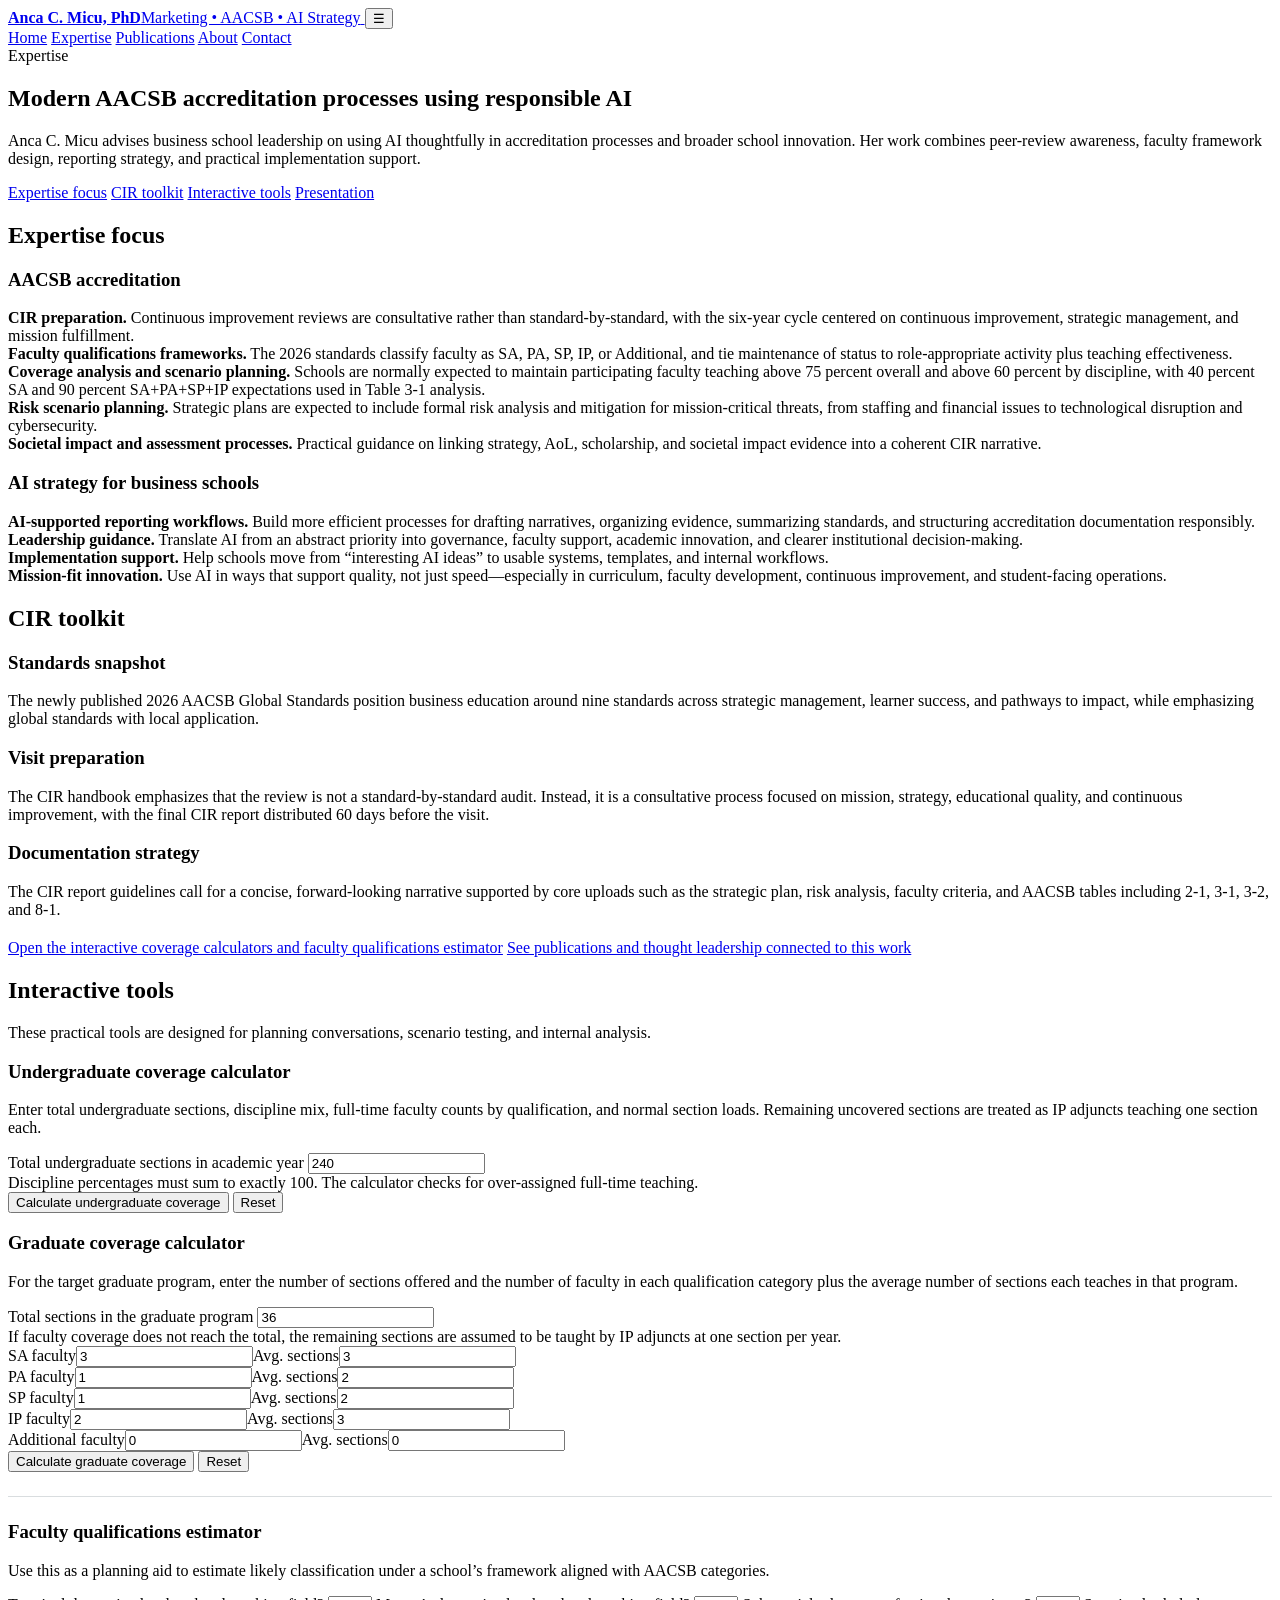
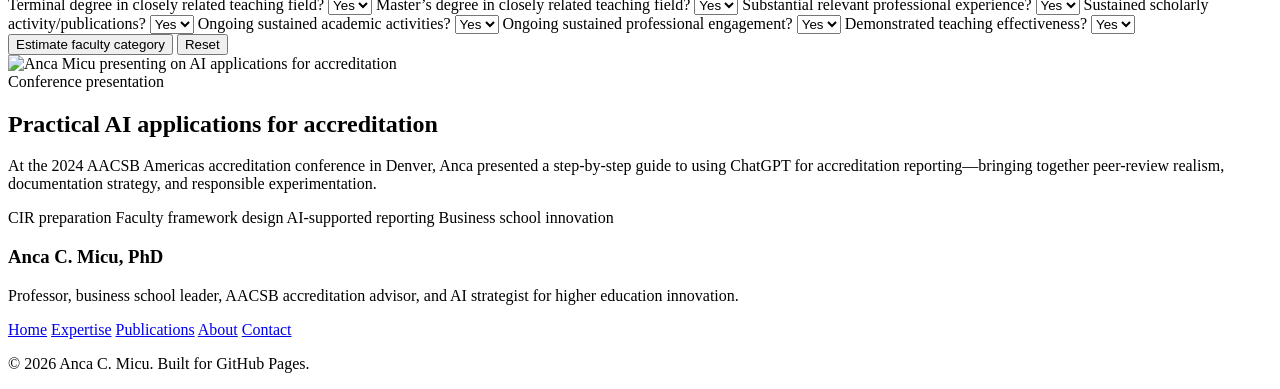
==== expertise.html @ b46c2281 "Add files via upload" ====
<!DOCTYPE html>
<html lang="en">
<head>
  <meta charset="utf-8">
  <meta name="viewport" content="width=device-width, initial-scale=1">
  <title>Anca C. Micu, PhD | Expertise</title>
  <meta name="description" content="AACSB accreditation expertise and AI strategy for business schools.">
  <link rel="preconnect" href="https://fonts.googleapis.com">
  <link rel="preconnect" href="https://fonts.gstatic.com" crossorigin>
  <link href="https://fonts.googleapis.com/css2?family=Inter:wght@400;500;600;700;800&display=swap" rel="stylesheet">
  <link rel="stylesheet" href="assets/css/styles.css">
</head>
<body>

    <header class="site-header">
      <div class="container navbar">
        <a class="logo" href="index.html">
          <span class="logo-mark" aria-hidden="true"></span>
          <span class="logo-text"><strong>Anca C. Micu, PhD</strong><span>Marketing • AACSB • AI Strategy</span></span>
        </a>
        <button class="nav-toggle" aria-label="Toggle navigation">☰</button>
        <nav class="nav-links">
          <a href="index.html">Home</a>
          <a href="expertise.html">Expertise</a>
          <a href="publications.html">Publications</a>
          <a href="about.html">About</a>
          <a href="contact.html">Contact</a>
        </nav>
      </div>
    </header>
    
<main>

<section class="page-title">
  <div class="container">
    <span class="eyebrow">Expertise</span>
    <h1>Modern AACSB accreditation processes using responsible AI</h1>
    <p>Anca C. Micu advises business school leadership on using AI thoughtfully in accreditation processes and broader school innovation. Her work combines peer-review awareness, faculty framework design, reporting strategy, and practical implementation support.</p>
    <div class="subnav">
      <a href="#focus">Expertise focus</a>
      <a href="#toolkit">CIR toolkit</a>
      <a href="#tools">Interactive tools</a>
      <a href="#presentation">Presentation</a>
    </div>
  </div>
</section>

<section class="section" id="focus">
  <div class="container">
    <h2>Expertise focus</h2>
    <div class="grid-2">
      <div class="card">
        <h3>AACSB accreditation</h3>
        <div class="feature-list">
          <div class="feature-item"><strong>CIR preparation.</strong> Continuous improvement reviews are consultative rather than standard-by-standard, with the six-year cycle centered on continuous improvement, strategic management, and mission fulfillment.</div>
          <div class="feature-item"><strong>Faculty qualifications frameworks.</strong> The 2026 standards classify faculty as SA, PA, SP, IP, or Additional, and tie maintenance of status to role-appropriate activity plus teaching effectiveness.</div>
          <div class="feature-item"><strong>Coverage analysis and scenario planning.</strong> Schools are normally expected to maintain participating faculty teaching above 75 percent overall and above 60 percent by discipline, with 40 percent SA and 90 percent SA+PA+SP+IP expectations used in Table 3-1 analysis.</div>
          <div class="feature-item"><strong>Risk scenario planning.</strong> Strategic plans are expected to include formal risk analysis and mitigation for mission-critical threats, from staffing and financial issues to technological disruption and cybersecurity.</div>
          <div class="feature-item"><strong>Societal impact and assessment processes.</strong> Practical guidance on linking strategy, AoL, scholarship, and societal impact evidence into a coherent CIR narrative.</div>
        </div>
      </div>
      <div class="card">
        <h3>AI strategy for business schools</h3>
        <div class="feature-list">
          <div class="feature-item"><strong>AI-supported reporting workflows.</strong> Build more efficient processes for drafting narratives, organizing evidence, summarizing standards, and structuring accreditation documentation responsibly.</div>
          <div class="feature-item"><strong>Leadership guidance.</strong> Translate AI from an abstract priority into governance, faculty support, academic innovation, and clearer institutional decision-making.</div>
          <div class="feature-item"><strong>Implementation support.</strong> Help schools move from “interesting AI ideas” to usable systems, templates, and internal workflows.</div>
          <div class="feature-item"><strong>Mission-fit innovation.</strong> Use AI in ways that support quality, not just speed—especially in curriculum, faculty development, continuous improvement, and student-facing operations.</div>
        </div>
      </div>
    </div>
  </div>
</section>

<section class="section section-alt" id="toolkit">
  <div class="container">
    <h2>CIR toolkit</h2>
    <div class="grid-3">
      <div class="card">
        <h3>Standards snapshot</h3>
        <p>The newly published 2026 AACSB Global Standards position business education around nine standards across strategic management, learner success, and pathways to impact, while emphasizing global standards with local application.</p>
      </div>
      <div class="card">
        <h3>Visit preparation</h3>
        <p>The CIR handbook emphasizes that the review is not a standard-by-standard audit. Instead, it is a consultative process focused on mission, strategy, educational quality, and continuous improvement, with the final CIR report distributed 60 days before the visit.</p>
      </div>
      <div class="card">
        <h3>Documentation strategy</h3>
        <p>The CIR report guidelines call for a concise, forward-looking narrative supported by core uploads such as the strategic plan, risk analysis, faculty criteria, and AACSB tables including 2-1, 3-1, 3-2, and 8-1.</p>
      </div>
    </div>
    <div class="resource-links" style="margin-top:1.25rem">
      <a href="#tools">Open the interactive coverage calculators and faculty qualifications estimator</a>
      <a href="publications.html">See publications and thought leadership connected to this work</a>
    </div>
  </div>
</section>

<section class="section" id="tools">
  <div class="container">
    <h2>Interactive tools</h2>
    <p class="lead">These practical tools are designed for planning conversations, scenario testing, and internal analysis.</p>
    <div class="tools-grid">
      <div class="tool-panel">
        <h3>Undergraduate coverage calculator</h3>
        <p class="small">Enter total undergraduate sections, discipline mix, full-time faculty counts by qualification, and normal section loads. Remaining uncovered sections are treated as IP adjuncts teaching one section each.</p>
        <div class="form-grid">
          <div>
            <label>Total undergraduate sections in academic year
              <input type="number" min="1" step="1" id="ug-total-sections" value="240">
            </label>
          </div>
          <div class="muted-box">
            Discipline percentages must sum to exactly 100. The calculator checks for over-assigned full-time teaching.
          </div>
        </div>
        <div id="ug-discipline-inputs" class="discipline-table"></div>
        <div class="calc-actions">
          <button class="btn btn-primary" id="ug-calc-btn" type="button">Calculate undergraduate coverage</button>
          <button class="btn btn-secondary" id="ug-reset-btn" type="button">Reset</button>
        </div>
        <div id="ug-results" class="result-box"></div>
      </div>

      <div class="tool-panel">
        <h3>Graduate coverage calculator</h3>
        <p class="small">For the target graduate program, enter the number of sections offered and the number of faculty in each qualification category plus the average number of sections each teaches in that program.</p>
        <form id="grad-form" onsubmit="return false;">
          <div class="form-grid">
            <div>
              <label>Total sections in the graduate program
                <input type="number" min="1" step="1" id="grad-total-sections" value="36">
              </label>
            </div>
            <div class="muted-box">
              If faculty coverage does not reach the total, the remaining sections are assumed to be taught by IP adjuncts at one section per year.
            </div>
          </div>
          <div class="form-grid-5">
            <div><label>SA faculty<input type="number" min="0" step="1" id="grad-SA-count" value="3"></label><label>Avg. sections<input type="number" min="0" step="0.1" id="grad-SA-avg" value="3"></label></div>
            <div><label>PA faculty<input type="number" min="0" step="1" id="grad-PA-count" value="1"></label><label>Avg. sections<input type="number" min="0" step="0.1" id="grad-PA-avg" value="2"></label></div>
            <div><label>SP faculty<input type="number" min="0" step="1" id="grad-SP-count" value="1"></label><label>Avg. sections<input type="number" min="0" step="0.1" id="grad-SP-avg" value="2"></label></div>
            <div><label>IP faculty<input type="number" min="0" step="1" id="grad-IP-count" value="2"></label><label>Avg. sections<input type="number" min="0" step="0.1" id="grad-IP-avg" value="3"></label></div>
            <div><label>Additional faculty<input type="number" min="0" step="1" id="grad-Additional-count" value="0"></label><label>Avg. sections<input type="number" min="0" step="0.1" id="grad-Additional-avg" value="0"></label></div>
          </div>
          <div class="calc-actions">
            <button class="btn btn-primary" id="grad-calc-btn" type="button">Calculate graduate coverage</button>
            <button class="btn btn-secondary" id="grad-reset-btn" type="button">Reset</button>
          </div>
        </form>
        <div id="grad-results" class="result-box"></div>

        <hr style="border:none;border-top:1px solid #d9dddf;margin:1.5rem 0">

        <h3>Faculty qualifications estimator</h3>
        <p class="small">Use this as a planning aid to estimate likely classification under a school’s framework aligned with AACSB categories.</p>
        <form id="fq-form" onsubmit="return false;">
          <div class="form-grid">
            <label>Terminal degree in closely related teaching field?
              <select id="terminal-degree"><option value="yes">Yes</option><option value="no">No</option></select>
            </label>
            <label>Master’s degree in closely related teaching field?
              <select id="masters-degree"><option value="yes">Yes</option><option value="no">No</option></select>
            </label>
            <label>Substantial relevant professional experience?
              <select id="substantial-experience"><option value="yes">Yes</option><option value="no">No</option></select>
            </label>
            <label>Sustained scholarly activity/publications?
              <select id="sustained-scholarly"><option value="yes">Yes</option><option value="no">No</option></select>
            </label>
            <label>Ongoing sustained academic activities?
              <select id="sustained-academic"><option value="yes">Yes</option><option value="no">No</option></select>
            </label>
            <label>Ongoing sustained professional engagement?
              <select id="sustained-professional"><option value="yes">Yes</option><option value="no">No</option></select>
            </label>
            <label>Demonstrated teaching effectiveness?
              <select id="teaching-effective"><option value="yes">Yes</option><option value="no">No</option></select>
            </label>
          </div>
          <div class="calc-actions">
            <button class="btn btn-primary" id="fq-calc-btn" type="button">Estimate faculty category</button>
            <button class="btn btn-secondary" id="fq-reset-btn" type="button">Reset</button>
          </div>
        </form>
        <div id="fq-results" class="result-box"></div>
      </div>
    </div>
  </div>
</section>

<section class="section section-alt" id="presentation">
  <div class="container story-band">
    <div class="story-photo">
      <img src="assets/images/anca-speaking-stage.jpg" alt="Anca Micu presenting on AI applications for accreditation">
    </div>
    <div>
      <span class="kicker">Conference presentation</span>
      <h2>Practical AI applications for accreditation</h2>
      <p>At the 2024 AACSB Americas accreditation conference in Denver, Anca presented a step-by-step guide to using ChatGPT for accreditation reporting—bringing together peer-review realism, documentation strategy, and responsible experimentation.</p>
      <div class="badge-list">
        <span class="badge">CIR preparation</span>
        <span class="badge">Faculty framework design</span>
        <span class="badge">AI-supported reporting</span>
        <span class="badge">Business school innovation</span>
      </div>
    </div>
  </div>
</section>

</main>

    <footer class="site-footer">
      <div class="container footer-grid">
        <div>
          <h3>Anca C. Micu, PhD</h3>
          <p class="small">Professor, business school leader, AACSB accreditation advisor, and AI strategist for higher education innovation.</p>
        </div>
        <div>
          <div class="footer-links">
            <a href="index.html">Home</a>
            <a href="expertise.html">Expertise</a>
            <a href="publications.html">Publications</a>
            <a href="about.html">About</a>
            <a href="contact.html">Contact</a>
          </div>
          <p class="small" style="margin-top:1rem">© 2026 Anca C. Micu. Built for GitHub Pages.</p>
        </div>
      </div>
    </footer>
    
<script src="assets/js/site.js"></script>
</body>
</html>
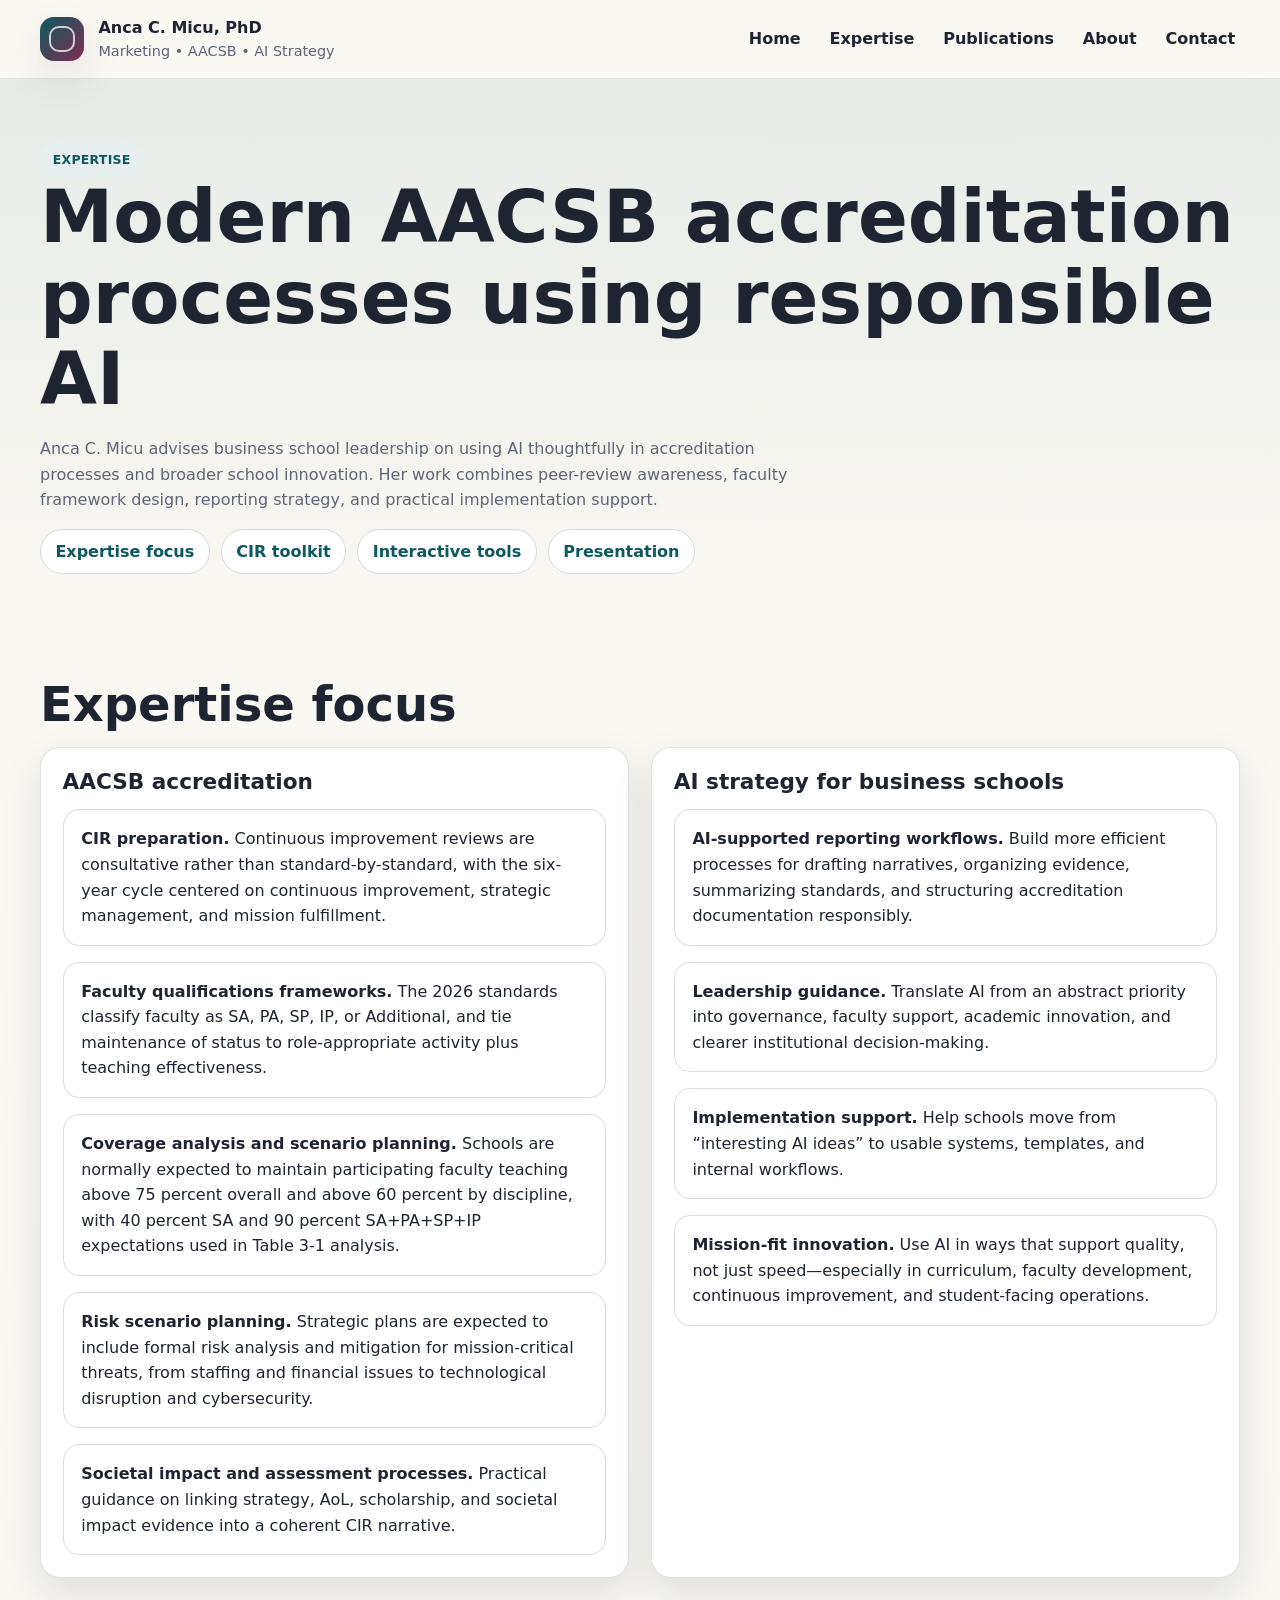
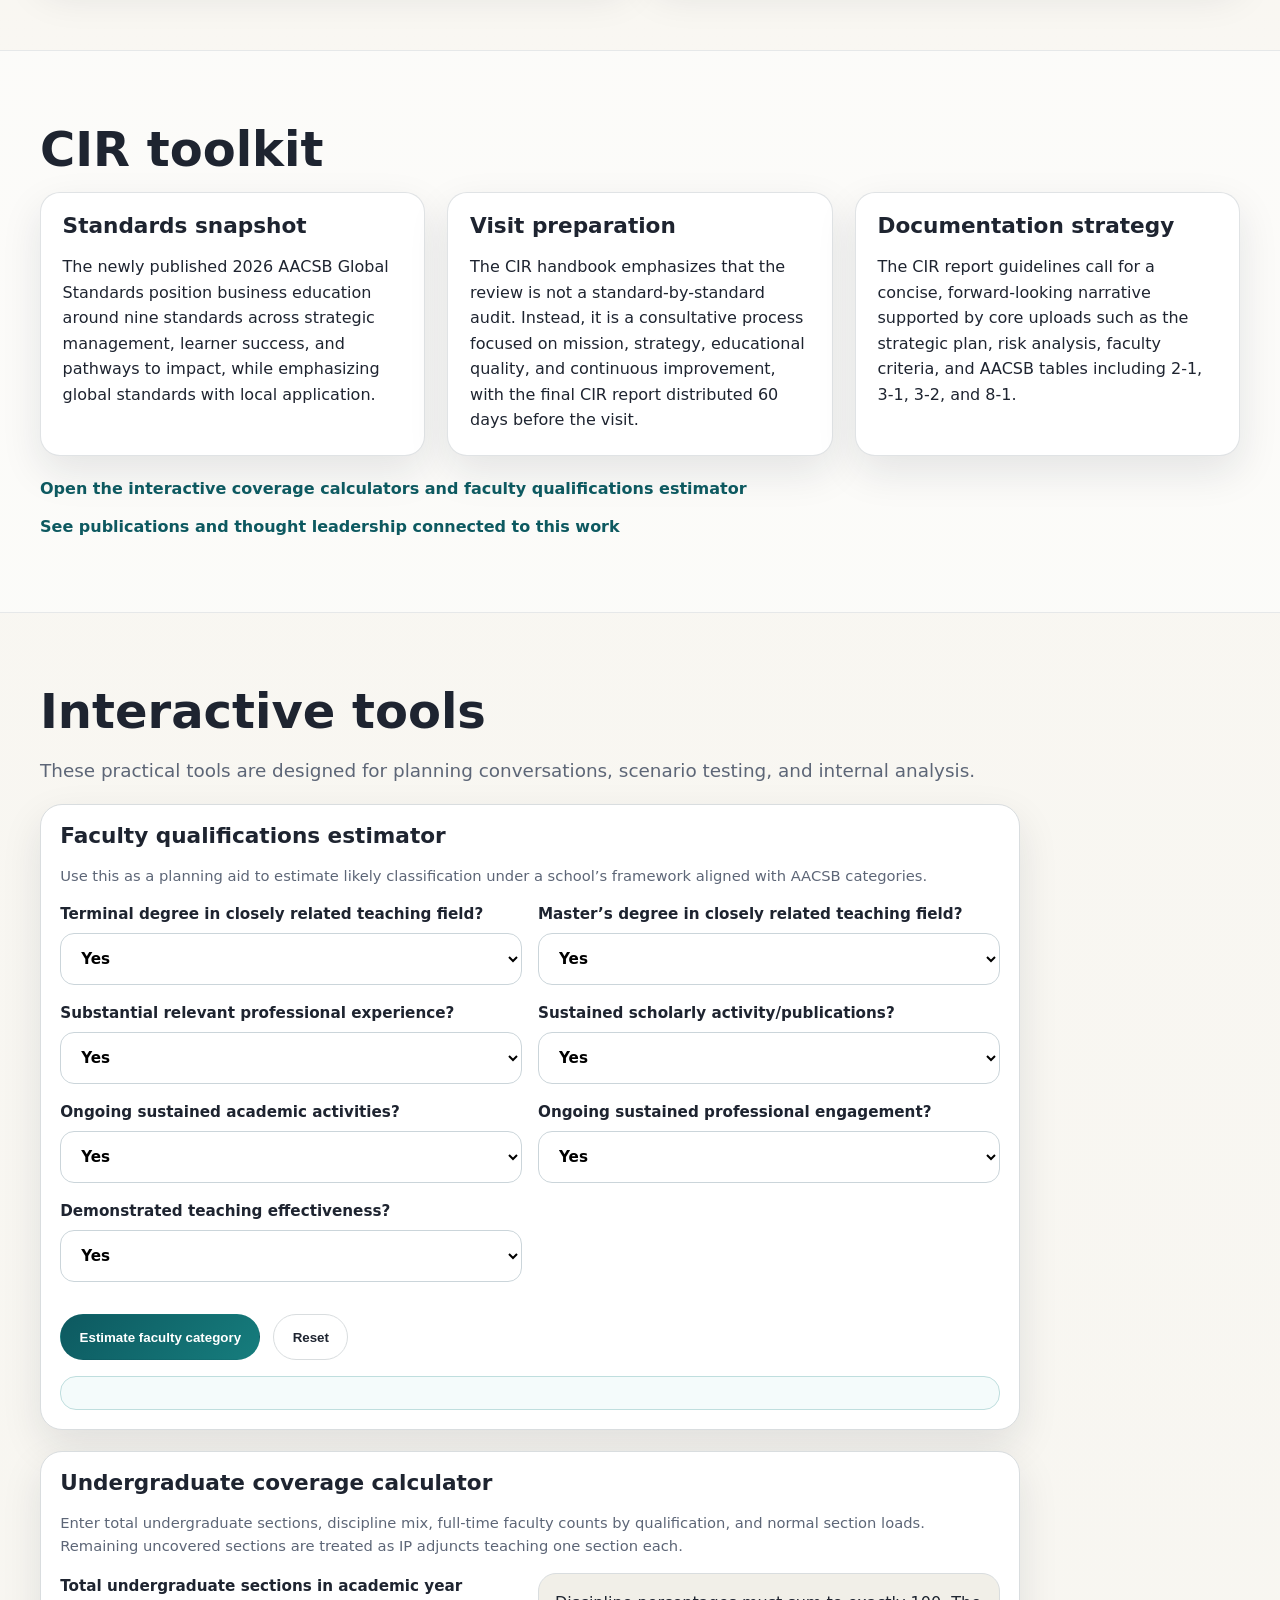
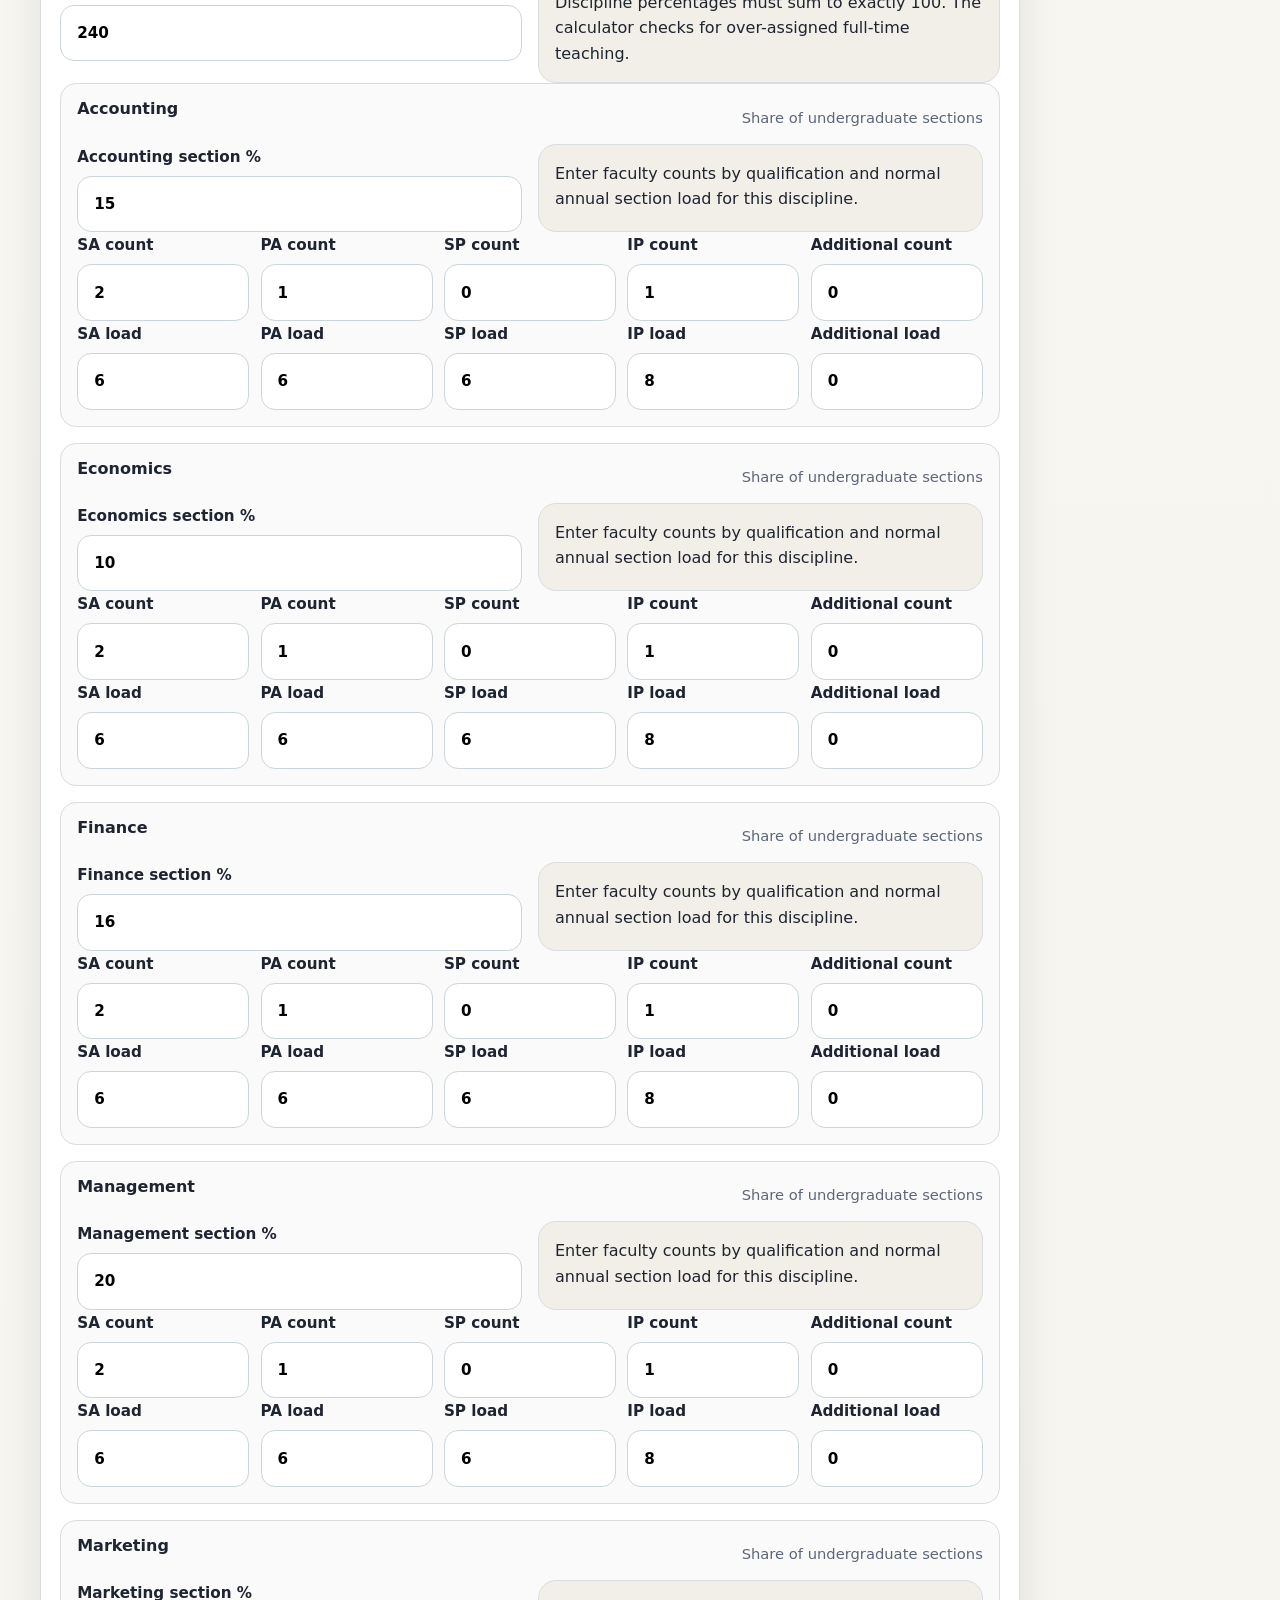
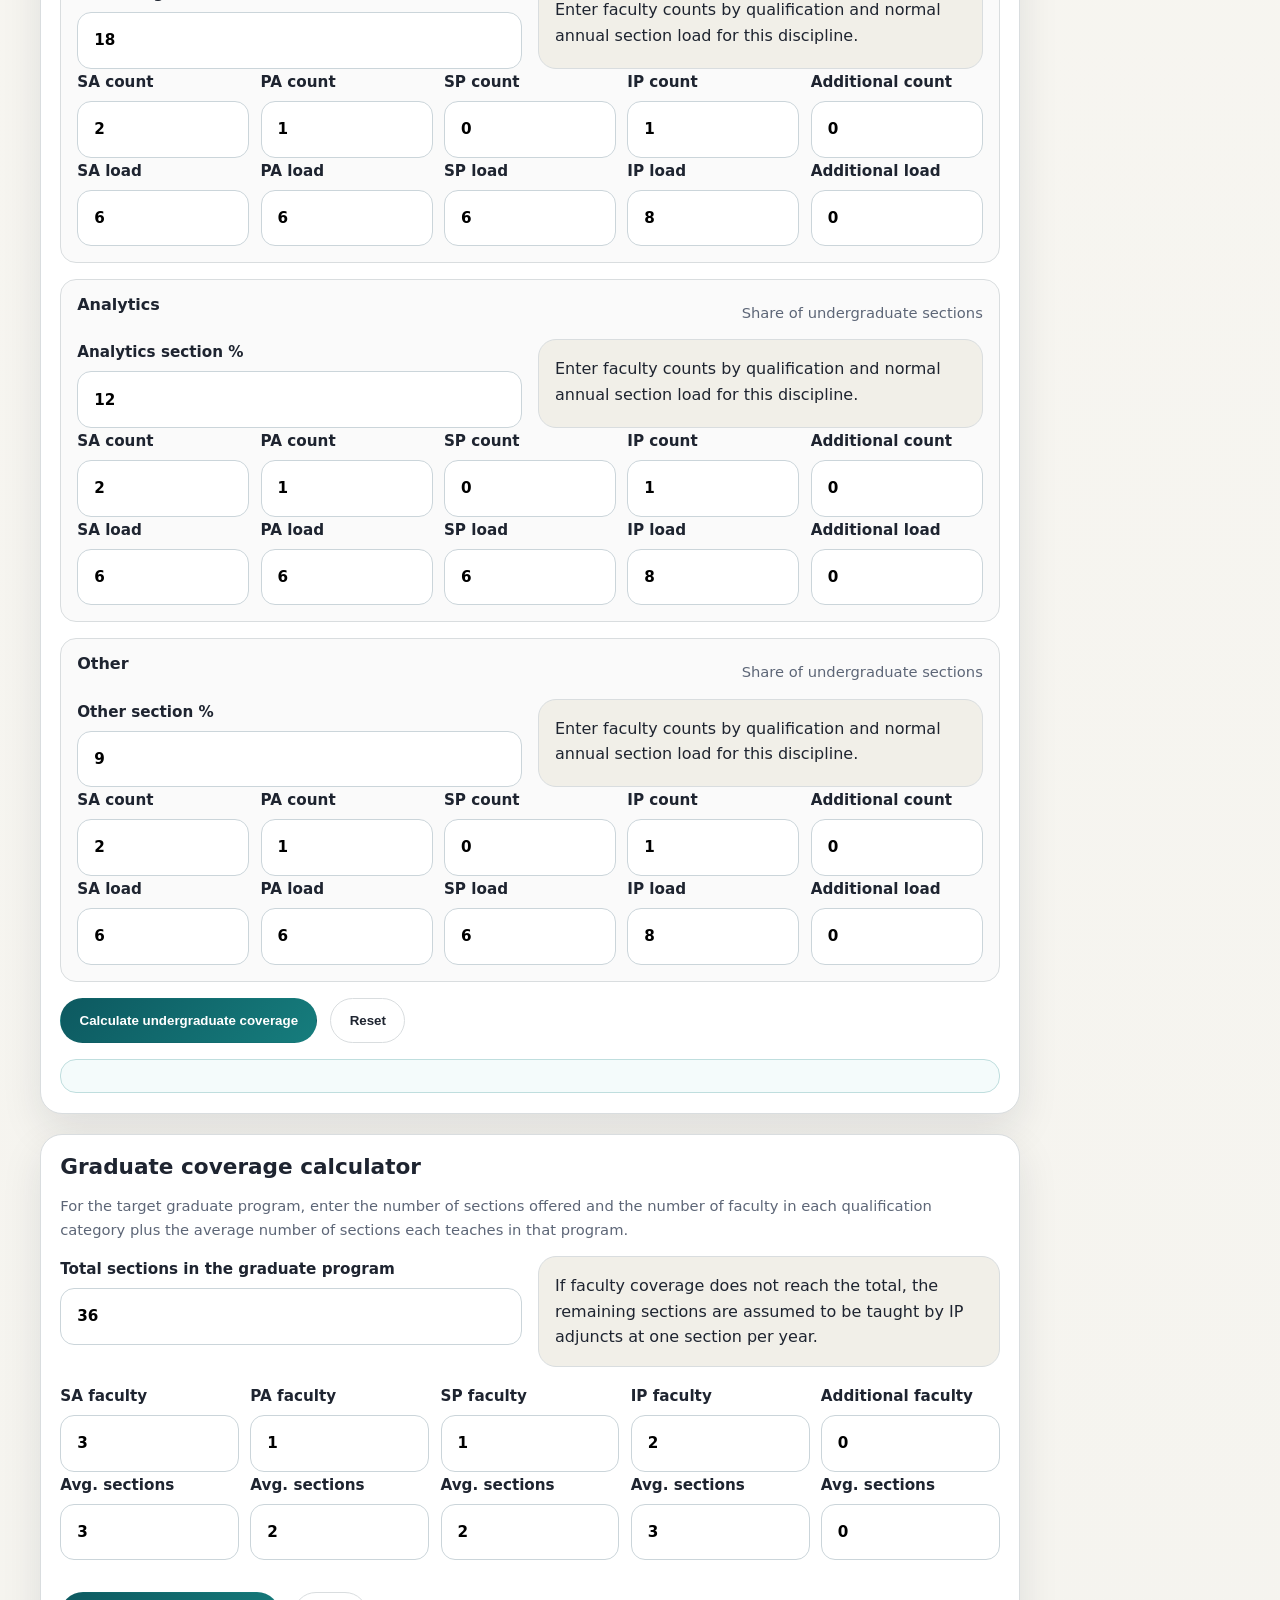
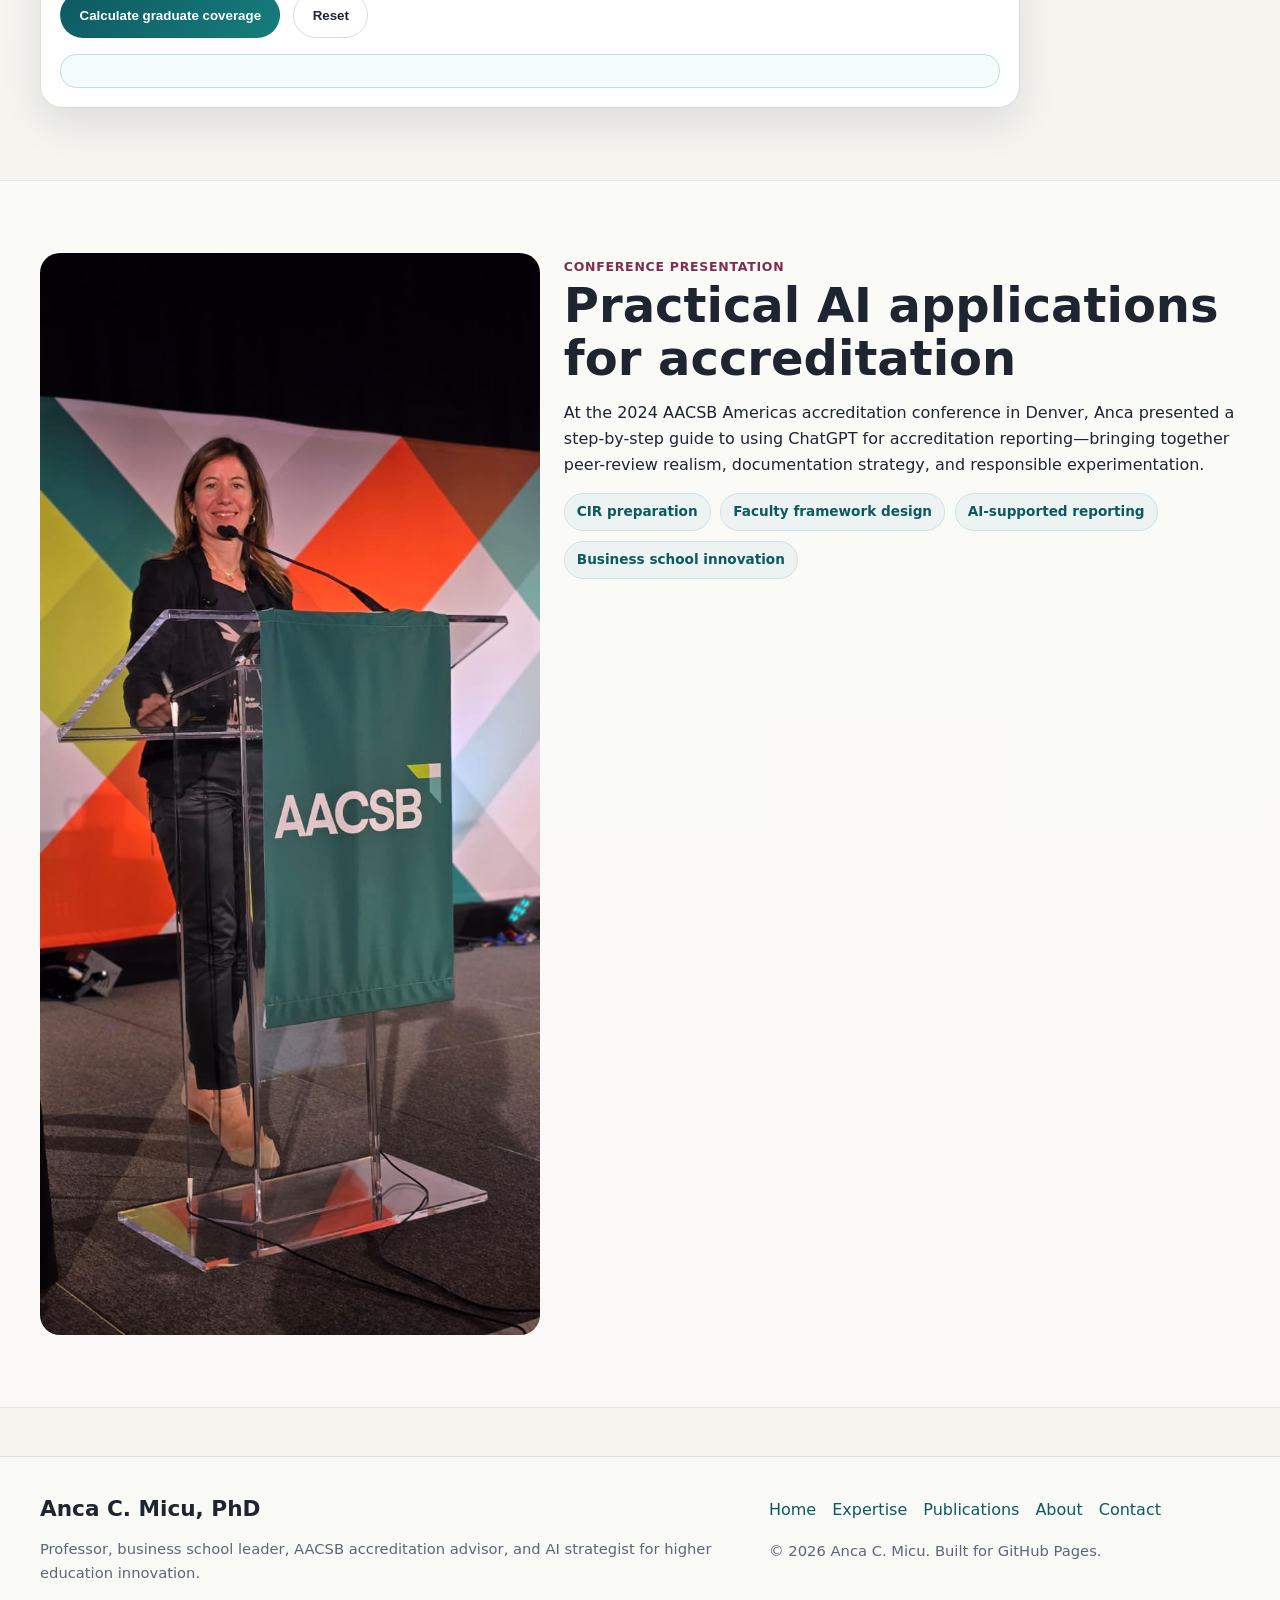
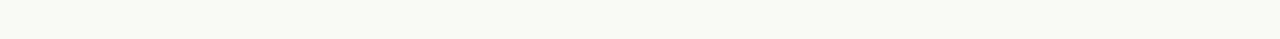
==== commit c5c335f6: "Update expertise.html" ====
--- a/expertise.html
+++ b/expertise.html
@@ -100,7 +100,65 @@
   <div class="container">
     <h2>Interactive tools</h2>
     <p class="lead">These practical tools are designed for planning conversations, scenario testing, and internal analysis.</p>
-    <div class="tools-grid">
+
+    <div style="display:grid; grid-template-columns:1fr; gap:1.3rem; max-width:980px;">
+
+      <div class="tool-panel">
+        <h3>Faculty qualifications estimator</h3>
+        <p class="small">Use this as a planning aid to estimate likely classification under a school’s framework aligned with AACSB categories.</p>
+        <form id="fq-form" onsubmit="return false;">
+          <div class="form-grid">
+            <label>Terminal degree in closely related teaching field?
+              <select id="terminal-degree">
+                <option value="yes">Yes</option>
+                <option value="no">No</option>
+              </select>
+            </label>
+            <label>Master’s degree in closely related teaching field?
+              <select id="masters-degree">
+                <option value="yes">Yes</option>
+                <option value="no">No</option>
+              </select>
+            </label>
+            <label>Substantial relevant professional experience?
+              <select id="substantial-experience">
+                <option value="yes">Yes</option>
+                <option value="no">No</option>
+              </select>
+            </label>
+            <label>Sustained scholarly activity/publications?
+              <select id="sustained-scholarly">
+                <option value="yes">Yes</option>
+                <option value="no">No</option>
+              </select>
+            </label>
+            <label>Ongoing sustained academic activities?
+              <select id="sustained-academic">
+                <option value="yes">Yes</option>
+                <option value="no">No</option>
+              </select>
+            </label>
+            <label>Ongoing sustained professional engagement?
+              <select id="sustained-professional">
+                <option value="yes">Yes</option>
+                <option value="no">No</option>
+              </select>
+            </label>
+            <label>Demonstrated teaching effectiveness?
+              <select id="teaching-effective">
+                <option value="yes">Yes</option>
+                <option value="no">No</option>
+              </select>
+            </label>
+          </div>
+          <div class="calc-actions">
+            <button class="btn btn-primary" id="fq-calc-btn" type="button">Estimate faculty category</button>
+            <button class="btn btn-secondary" id="fq-reset-btn" type="button">Reset</button>
+          </div>
+        </form>
+        <div id="fq-results" class="result-box"></div>
+      </div>
+
       <div class="tool-panel">
         <h3>Undergraduate coverage calculator</h3>
         <p class="small">Enter total undergraduate sections, discipline mix, full-time faculty counts by qualification, and normal section loads. Remaining uncovered sections are treated as IP adjuncts teaching one section each.</p>
@@ -136,55 +194,62 @@
               If faculty coverage does not reach the total, the remaining sections are assumed to be taught by IP adjuncts at one section per year.
             </div>
           </div>
+
           <div class="form-grid-5">
-            <div><label>SA faculty<input type="number" min="0" step="1" id="grad-SA-count" value="3"></label><label>Avg. sections<input type="number" min="0" step="0.1" id="grad-SA-avg" value="3"></label></div>
-            <div><label>PA faculty<input type="number" min="0" step="1" id="grad-PA-count" value="1"></label><label>Avg. sections<input type="number" min="0" step="0.1" id="grad-PA-avg" value="2"></label></div>
-            <div><label>SP faculty<input type="number" min="0" step="1" id="grad-SP-count" value="1"></label><label>Avg. sections<input type="number" min="0" step="0.1" id="grad-SP-avg" value="2"></label></div>
-            <div><label>IP faculty<input type="number" min="0" step="1" id="grad-IP-count" value="2"></label><label>Avg. sections<input type="number" min="0" step="0.1" id="grad-IP-avg" value="3"></label></div>
-            <div><label>Additional faculty<input type="number" min="0" step="1" id="grad-Additional-count" value="0"></label><label>Avg. sections<input type="number" min="0" step="0.1" id="grad-Additional-avg" value="0"></label></div>
-          </div>
+            <div>
+              <label>SA faculty
+                <input type="number" min="0" step="1" id="grad-SA-count" value="3">
+              </label>
+              <label>Avg. sections
+                <input type="number" min="0" step="0.1" id="grad-SA-avg" value="3">
+              </label>
+            </div>
+
+            <div>
+              <label>PA faculty
+                <input type="number" min="0" step="1" id="grad-PA-count" value="1">
+              </label>
+              <label>Avg. sections
+                <input type="number" min="0" step="0.1" id="grad-PA-avg" value="2">
+              </label>
+            </div>
+
+            <div>
+              <label>SP faculty
+                <input type="number" min="0" step="1" id="grad-SP-count" value="1">
+              </label>
+              <label>Avg. sections
+                <input type="number" min="0" step="0.1" id="grad-SP-avg" value="2">
+              </label>
+            </div>
+
+            <div>
+              <label>IP faculty
+                <input type="number" min="0" step="1" id="grad-IP-count" value="2">
+              </label>
+              <label>Avg. sections
+                <input type="number" min="0" step="0.1" id="grad-IP-avg" value="3">
+              </label>
+            </div>
+
+            <div>
+              <label>Additional faculty
+                <input type="number" min="0" step="1" id="grad-Additional-count" value="0">
+              </label>
+              <label>Avg. sections
+                <input type="number" min="0" step="0.1" id="grad-Additional-avg" value="0">
+              </label>
+            </div>
+          </div>
+
           <div class="calc-actions">
             <button class="btn btn-primary" id="grad-calc-btn" type="button">Calculate graduate coverage</button>
             <button class="btn btn-secondary" id="grad-reset-btn" type="button">Reset</button>
           </div>
         </form>
         <div id="grad-results" class="result-box"></div>
-
-        <hr style="border:none;border-top:1px solid #d9dddf;margin:1.5rem 0">
-
-        <h3>Faculty qualifications estimator</h3>
-        <p class="small">Use this as a planning aid to estimate likely classification under a school’s framework aligned with AACSB categories.</p>
-        <form id="fq-form" onsubmit="return false;">
-          <div class="form-grid">
-            <label>Terminal degree in closely related teaching field?
-              <select id="terminal-degree"><option value="yes">Yes</option><option value="no">No</option></select>
-            </label>
-            <label>Master’s degree in closely related teaching field?
-              <select id="masters-degree"><option value="yes">Yes</option><option value="no">No</option></select>
-            </label>
-            <label>Substantial relevant professional experience?
-              <select id="substantial-experience"><option value="yes">Yes</option><option value="no">No</option></select>
-            </label>
-            <label>Sustained scholarly activity/publications?
-              <select id="sustained-scholarly"><option value="yes">Yes</option><option value="no">No</option></select>
-            </label>
-            <label>Ongoing sustained academic activities?
-              <select id="sustained-academic"><option value="yes">Yes</option><option value="no">No</option></select>
-            </label>
-            <label>Ongoing sustained professional engagement?
-              <select id="sustained-professional"><option value="yes">Yes</option><option value="no">No</option></select>
-            </label>
-            <label>Demonstrated teaching effectiveness?
-              <select id="teaching-effective"><option value="yes">Yes</option><option value="no">No</option></select>
-            </label>
-          </div>
-          <div class="calc-actions">
-            <button class="btn btn-primary" id="fq-calc-btn" type="button">Estimate faculty category</button>
-            <button class="btn btn-secondary" id="fq-reset-btn" type="button">Reset</button>
-          </div>
-        </form>
-        <div id="fq-results" class="result-box"></div>
-      </div>
+      </div>
+
     </div>
   </div>
 </section>
@@ -231,4 +296,4 @@
     
 <script src="assets/js/site.js"></script>
 </body>
-</html>+</html>
--- a/assets/css/styles.css
+++ b/assets/css/styles.css
@@ -0,0 +1,190 @@
+
+:root{
+  --bg:#f7f6f2;
+  --surface:#ffffff;
+  --surface-2:#f1efe8;
+  --text:#1e2430;
+  --muted:#5d6677;
+  --line:#d9dddf;
+  --brand:#0d5960;
+  --brand-2:#7f2d4f;
+  --gold:#c58a2b;
+  --shadow:0 16px 40px rgba(22,34,52,.10);
+  --radius:20px;
+  --max:1200px;
+}
+*{box-sizing:border-box}
+html{scroll-behavior:smooth}
+body{
+  margin:0;
+  font-family: Inter, system-ui, -apple-system, BlinkMacSystemFont, "Segoe UI", sans-serif;
+  background:linear-gradient(180deg,#faf8f3 0%, #f4f3ee 100%);
+  color:var(--text);
+  line-height:1.6;
+}
+img{max-width:100%;display:block}
+a{color:var(--brand);text-decoration:none}
+a:hover{text-decoration:underline}
+.container{width:min(var(--max), calc(100% - 2rem)); margin:0 auto}
+.site-header{
+  position:sticky; top:0; z-index:50;
+  backdrop-filter: blur(14px);
+  background:rgba(250,248,243,.88);
+  border-bottom:1px solid rgba(217,221,223,.7);
+}
+.navbar{display:flex; align-items:center; justify-content:space-between; gap:1rem; min-height:78px}
+.logo{
+  display:flex; gap:.9rem; align-items:center; color:var(--text); text-decoration:none;
+}
+.logo-mark{
+  width:44px;height:44px;border-radius:14px;
+  background:linear-gradient(135deg,var(--brand),var(--brand-2));
+  box-shadow:var(--shadow); position:relative; overflow:hidden;
+}
+.logo-mark::after{
+  content:""; position:absolute; inset:9px; border-radius:10px;
+  border:2px solid rgba(255,255,255,.75);
+}
+.logo-text strong{display:block; font-size:1rem}
+.logo-text span{display:block; color:var(--muted); font-size:.9rem}
+.nav-links{display:flex; gap:1.2rem; align-items:center}
+.nav-links a{color:var(--text); font-weight:600; padding:.55rem .3rem}
+.nav-toggle{display:none; background:none;border:none;font-size:1.5rem}
+.page-hero{
+  padding:5rem 0 3rem;
+}
+.hero-grid{
+  display:grid; grid-template-columns: 1.1fr .9fr; gap:2rem; align-items:center;
+}
+.eyebrow{
+  display:inline-flex; align-items:center; gap:.5rem;
+  padding:.45rem .8rem; border-radius:999px; background:#e8f0ef;
+  color:var(--brand); font-weight:700; letter-spacing:.02em; text-transform:uppercase; font-size:.78rem;
+}
+h1,h2,h3,h4{line-height:1.1; margin:0 0 1rem}
+h1{font-size:clamp(2.6rem,6vw,4.6rem)}
+h2{font-size:clamp(1.9rem,4vw,3rem)}
+h3{font-size:1.35rem}
+.lead{font-size:1.15rem; color:var(--muted)}
+.hero-copy p{margin:.9rem 0}
+.button-row{display:flex; gap:.9rem; flex-wrap:wrap; margin-top:1.5rem}
+.btn{
+  display:inline-flex; align-items:center; justify-content:center; gap:.5rem;
+  padding:.9rem 1.15rem; border-radius:999px; font-weight:700; text-decoration:none;
+  border:1px solid transparent; transition:.2s ease;
+}
+.btn-primary{background:linear-gradient(135deg,var(--brand),#167d7d); color:#fff}
+.btn-secondary{background:transparent; border-color:var(--line); color:var(--text)}
+.btn:hover{text-decoration:none; transform:translateY(-1px)}
+.hero-card, .card{
+  background:var(--surface); border:1px solid rgba(217,221,223,.8);
+  border-radius:var(--radius); box-shadow:var(--shadow);
+}
+.hero-card{padding:1rem}
+.hero-image-stack{display:grid; gap:1rem}
+.hero-image-stack img{border-radius:18px; object-fit:cover}
+.stats{
+  display:grid; grid-template-columns:repeat(4,1fr); gap:1rem; margin:2rem 0 0;
+}
+.stat{padding:1rem; background:var(--surface); border:1px solid var(--line); border-radius:18px}
+.stat strong{display:block; font-size:1.6rem}
+.stat span{color:var(--muted); font-size:.95rem}
+.section{padding:4.5rem 0}
+.section-alt{background:rgba(255,255,255,.55); border-top:1px solid rgba(217,221,223,.6); border-bottom:1px solid rgba(217,221,223,.6)}
+.grid-2{display:grid; grid-template-columns:repeat(2,1fr); gap:1.4rem}
+.grid-3{display:grid; grid-template-columns:repeat(3,1fr); gap:1.4rem}
+.grid-4{display:grid; grid-template-columns:repeat(4,1fr); gap:1rem}
+.card{padding:1.35rem}
+.card p:last-child{margin-bottom:0}
+.card ul{padding-left:1.1rem; margin:.7rem 0 0}
+.card li{margin:.35rem 0}
+.story-band{
+  display:grid; grid-template-columns: .85fr 1.15fr; gap:1.5rem; align-items:stretch;
+}
+.story-photo img{height:100%; width:100%; object-fit:cover; border-radius:var(--radius)}
+.quote{
+  font-size:1.15rem; border-left:4px solid var(--gold); padding-left:1rem; color:#3b4351;
+}
+.feature-list{display:grid; gap:1rem}
+.feature-item{padding:1rem 1.1rem; background:var(--surface); border:1px solid var(--line); border-radius:16px}
+.book-callout{
+  display:grid; grid-template-columns: 240px 1fr; gap:1.5rem; align-items:center;
+}
+.book-cover{max-width:220px; border-radius:16px; box-shadow:var(--shadow)}
+.timeline{display:grid; gap:1rem}
+.timeline-item{
+  display:grid; grid-template-columns: 110px 1fr; gap:1rem;
+  padding:1rem 1.1rem; background:var(--surface); border:1px solid var(--line); border-radius:16px;
+}
+.timeline-year{font-weight:800; color:var(--brand)}
+.page-title{
+  padding:4rem 0 2rem; background:linear-gradient(180deg, rgba(13,89,96,.08), transparent);
+}
+.page-title p{max-width:780px; color:var(--muted)}
+.subnav{display:flex; gap:.7rem; flex-wrap:wrap; margin-top:1rem}
+.subnav a{padding:.55rem .9rem; border-radius:999px; background:var(--surface); border:1px solid var(--line); font-weight:600}
+.kicker{color:var(--brand-2); text-transform:uppercase; letter-spacing:.06em; font-size:.78rem; font-weight:800}
+.publication-list{display:grid; gap:1rem}
+.publication-item{
+  padding:1.2rem 1.2rem; background:var(--surface); border:1px solid var(--line); border-radius:18px;
+}
+.publication-item h3{font-size:1.15rem; margin-bottom:.45rem}
+.meta{color:var(--muted); font-size:.95rem}
+.about-grid{display:grid; grid-template-columns: .9fr 1.1fr; gap:1.5rem; align-items:start}
+.portrait-frame{padding:1rem; background:var(--surface); border:1px solid var(--line); border-radius:24px; box-shadow:var(--shadow)}
+.portrait-frame img{border-radius:16px}
+.contact-grid{display:grid; grid-template-columns: .85fr 1.15fr; gap:1.5rem}
+form{display:grid; gap:1rem}
+label{font-weight:700; font-size:.95rem}
+input, textarea, select{
+  width:100%; margin-top:.4rem; padding:.95rem 1rem; border:1px solid #cbd5da; border-radius:14px; font:inherit; background:#fff;
+}
+textarea{min-height:160px; resize:vertical}
+.notice{
+  padding:1rem 1.1rem; background:#fff8e6; border:1px solid #eed38f; color:#6b4b14; border-radius:16px;
+}
+.small{font-size:.92rem; color:var(--muted)}
+.site-footer{
+  margin-top:3rem; padding:2.5rem 0; border-top:1px solid var(--line); background:rgba(255,255,255,.5)
+}
+.footer-grid{display:grid; grid-template-columns:1.2fr .8fr; gap:1.4rem; align-items:start}
+.footer-links{display:flex; gap:1rem; flex-wrap:wrap}
+.tools-grid{display:grid; grid-template-columns:repeat(2,1fr); gap:1.3rem}
+.tool-panel{padding:1.2rem; background:var(--surface); border:1px solid var(--line); border-radius:22px; box-shadow:var(--shadow)}
+.form-grid{display:grid; grid-template-columns:repeat(2,1fr); gap:1rem}
+.form-grid-3{display:grid; grid-template-columns:repeat(3,1fr); gap:1rem}
+.form-grid-5{display:grid; grid-template-columns:repeat(5,1fr); gap:.7rem}
+.inline-help{font-size:.88rem; color:var(--muted); margin-top:-.4rem}
+.result-box{
+  margin-top:1rem; padding:1rem 1.1rem; background:#f4fbfb; border:1px solid #bfdede; border-radius:16px;
+}
+.result-box.alert{background:#fff1f1; border-color:#f0b2b2}
+.result-box.good{background:#eef9f2; border-color:#b7e0c1}
+.discipline-table{display:grid; gap:1rem}
+.discipline-card{padding:1rem; border:1px solid var(--line); border-radius:16px; background:#fafafa}
+.discipline-header{display:flex; align-items:center; justify-content:space-between; gap:1rem; margin-bottom:.6rem}
+.calc-actions{display:flex; gap:.8rem; flex-wrap:wrap; margin-top:1rem}
+.muted-box{padding:1rem; background:var(--surface-2); border-radius:18px; border:1px solid var(--line)}
+.resource-links{display:grid; gap:.8rem}
+.resource-links a{font-weight:700}
+.badge-list{display:flex; flex-wrap:wrap; gap:.6rem}
+.badge{
+  background:#edf3f3; border:1px solid #cfe2e1; color:var(--brand); padding:.45rem .75rem; border-radius:999px; font-weight:700; font-size:.85rem;
+}
+@media (max-width: 980px){
+  .hero-grid,.story-band,.about-grid,.contact-grid,.book-callout,.footer-grid,.tools-grid{grid-template-columns:1fr}
+  .grid-4{grid-template-columns:repeat(2,1fr)}
+  .grid-3,.grid-2,.form-grid,.form-grid-3,.form-grid-5{grid-template-columns:1fr}
+  .stats{grid-template-columns:repeat(2,1fr)}
+  .timeline-item{grid-template-columns:1fr}
+}
+@media (max-width: 760px){
+  .nav-toggle{display:block}
+  .nav-links{
+    display:none; position:absolute; top:78px; left:0; right:0; background:rgba(250,248,243,.98);
+    border-bottom:1px solid var(--line); padding:1rem; flex-direction:column; align-items:flex-start
+  }
+  .nav-links.open{display:flex}
+  .page-hero{padding-top:3rem}
+  .stats,.grid-4{grid-template-columns:1fr}
+}
